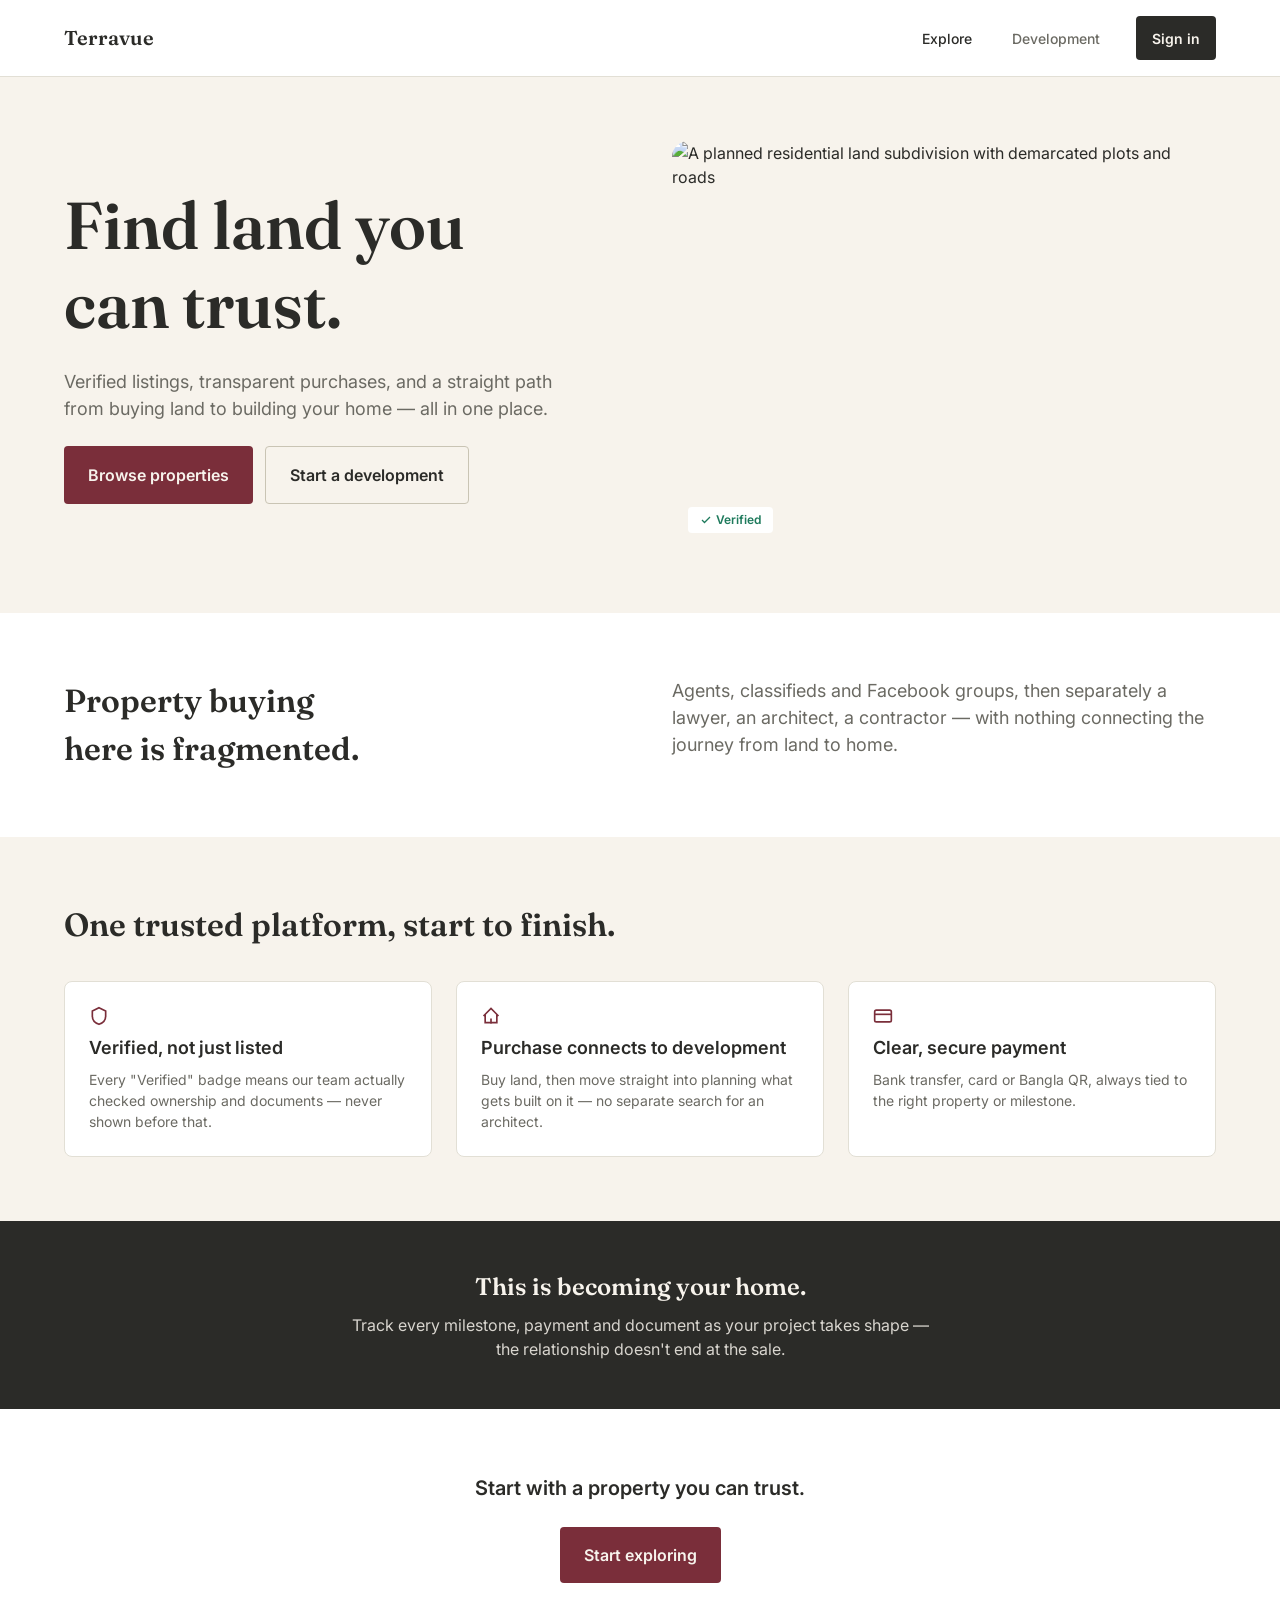
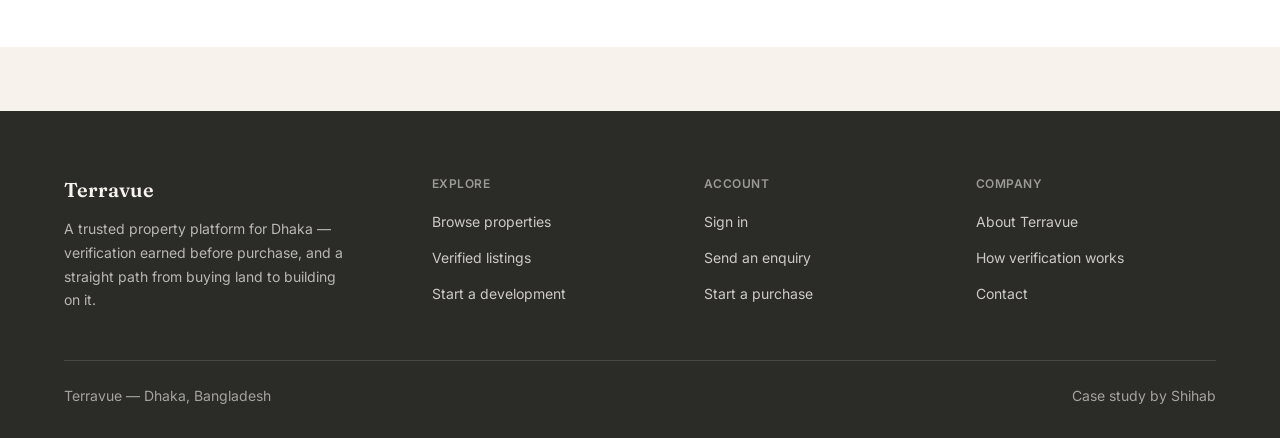
==== index.html @ 7c6fbd41 "Initial commit: Terravue purchase flow Full trust-story flow: Home, Explore, Property detail, Enquir" ====
<!DOCTYPE html>
<html lang="en">
<head>
<meta charset="UTF-8">
<meta name="viewport" content="width=device-width, initial-scale=1.0">
<title>Terravue — Find land you can trust</title>
<link rel="preconnect" href="https://fonts.googleapis.com">
<link rel="preconnect" href="https://fonts.gstatic.com" crossorigin>
<link href="https://fonts.googleapis.com/css2?family=Fraunces:opsz,wght@9..144,600&family=Inter:wght@400;500;600&display=swap" rel="stylesheet">
<link rel="stylesheet" href="styles.css">
<style>
  .hero { background: var(--color-background); }
  .hero .container { display: grid; grid-template-columns: 1fr 1fr; gap: var(--spacing-64); align-items: center; padding-top: var(--spacing-64); padding-bottom: var(--spacing-64); }
  .hero-copy { display: flex; flex-direction: column; gap: var(--spacing-24); }
  .hero-title { font-family: var(--font-heading); font-weight: var(--font-semibold); font-size: var(--text-display); line-height: var(--leading-tight); text-wrap: balance; margin: 0; }
  .hero-sub { font-size: var(--text-lg); color: var(--color-text-secondary); margin: 0; max-width: 46ch; }
  .hero-actions { display: flex; gap: var(--spacing-12); flex-wrap: wrap; }
  .hero-image-wrap { position: relative; border-radius: var(--radius-lg); overflow: hidden; }
  .hero-image-wrap img { width: 100%; aspect-ratio: 4/3; object-fit: cover; }
  .verified-badge { position: absolute; left: var(--spacing-16); bottom: var(--spacing-16); background: var(--color-surface); color: var(--color-verified); font-size: var(--text-xs); font-weight: var(--font-semibold); padding: var(--spacing-4) var(--spacing-12); border-radius: var(--radius-sm); display: inline-flex; align-items: center; gap: var(--spacing-4); }
  .problem { background: var(--color-surface); }
  .problem .container { display: grid; grid-template-columns: 1fr 1fr; gap: var(--spacing-64); padding-top: var(--spacing-64); padding-bottom: var(--spacing-64); }
  .problem-title { font-family: var(--font-heading); font-weight: var(--font-semibold); font-size: var(--text-3xl); margin: 0; text-wrap: balance; }
  .problem-body { font-size: var(--text-lg); color: var(--color-text-secondary); margin: 0; }
  .solution { background: var(--color-background); }
  .solution .container { padding-top: var(--spacing-64); padding-bottom: var(--spacing-64); }
  .solution-title { font-family: var(--font-heading); font-weight: var(--font-semibold); font-size: var(--text-3xl); margin: 0 0 var(--spacing-32); text-wrap: balance; }
  .proof-grid { display: grid; grid-template-columns: repeat(3, 1fr); gap: var(--spacing-24); }
  .proof-card { background: var(--color-surface); border: 1px solid var(--color-border); border-radius: var(--radius-md); padding: var(--spacing-24); display: flex; flex-direction: column; gap: var(--spacing-8); }
  .proof-icon { color: var(--color-accent); width: 20px; height: 20px; }
  .proof-card h3 { font-size: var(--text-lg); font-weight: var(--font-semibold); margin: 0; }
  .proof-card p { font-size: var(--text-sm); color: var(--color-text-secondary); margin: 0; }
  .vision { background: var(--color-primary); color: var(--color-text-on-dark); text-align: center; }
  .vision .container { padding-top: var(--spacing-48); padding-bottom: var(--spacing-48); }
  .vision-title { font-family: var(--font-heading); font-weight: var(--font-semibold); font-size: var(--text-2xl); margin: 0 0 var(--spacing-8); text-wrap: balance; }
  .vision-body { font-size: var(--text-base); color: var(--color-text-on-dark); opacity: 0.85; margin: 0; max-width: 60ch; margin-inline: auto; }
  .cta { background: var(--color-surface); text-align: center; }
  .cta .container { padding-top: var(--spacing-64); padding-bottom: var(--spacing-64); display: flex; flex-direction: column; align-items: center; gap: var(--spacing-24); }
  .cta-title { font-size: var(--text-xl); font-weight: var(--font-semibold); margin: 0; }
  @media (max-width: 640px) {
    .hero .container, .problem .container { grid-template-columns: 1fr; gap: var(--spacing-32); }
    .hero .container { padding-top: var(--spacing-32); padding-bottom: var(--spacing-32); }
    .problem .container { padding-top: var(--spacing-32); padding-bottom: var(--spacing-32); }
    .proof-grid { grid-template-columns: 1fr; }
    .btn { width: 100%; }
    .hero-actions { flex-direction: column; }
  }
</style>
</head>
<body>

  <header class="site-header">
    <div class="container">
      <a href="index.html" class="wordmark">Terravue</a>
      <nav class="nav-links" aria-label="Primary">
        <a class="nav-link active" href="explore.html">Explore</a>
        <a class="nav-link" href="#development">Development</a>
        <a class="btn-signin" href="login.html">Sign in</a>
        <input type="checkbox" id="nav-toggle" class="nav-toggle-input" aria-hidden="true">
        <label for="nav-toggle" class="nav-toggle-label" aria-label="Open menu">
          <svg viewBox="0 0 24 24" fill="none" stroke="currentColor" stroke-width="2"><path d="M4 6h16M4 12h16M4 18h16"/></svg>
        </label>
      </nav>
    </div>
  </header>

  <main id="main">

    <section class="hero" aria-label="Introduction">
      <div class="container">
        <div class="hero-copy">
          <h1 class="hero-title">Find land you can trust.</h1>
          <p class="hero-sub">Verified listings, transparent purchases, and a straight path from buying land to building your home — all in one place.</p>
          <div class="hero-actions">
            <a class="btn btn-primary" href="explore.html">Browse properties</a>
            <a class="btn btn-secondary" href="#development">Start a development</a>
          </div>
        </div>
        <div class="hero-image-wrap">
          <img src="https://images.unsplash.com/photo-1747854805840-9be7d5e360e6?fm=jpg&q=80&w=1200&auto=format&fit=crop" alt="A planned residential land subdivision with demarcated plots and roads">
          <span class="verified-badge">
            <svg width="12" height="12" viewBox="0 0 24 24" fill="none" stroke="currentColor" stroke-width="2.5"><path d="M20 6L9 17l-5-5"/></svg>
            Verified
          </span>
        </div>
      </div>
    </section>

    <section class="problem" aria-label="The problem">
      <div class="container">
        <h2 class="problem-title">Property buying here is fragmented.</h2>
        <p class="problem-body">Agents, classifieds and Facebook groups, then separately a lawyer, an architect, a contractor — with nothing connecting the journey from land to home.</p>
      </div>
    </section>

    <section class="solution" aria-label="How Terravue helps">
      <div class="container">
        <h2 class="solution-title">One trusted platform, start to finish.</h2>
        <div class="proof-grid">
          <div class="proof-card">
            <svg class="proof-icon" viewBox="0 0 24 24" fill="none" stroke="currentColor" stroke-width="2"><path d="M12 2l8 4v6c0 5-3.5 8.5-8 10-4.5-1.5-8-5-8-10V6l8-4z"/></svg>
            <h3>Verified, not just listed</h3>
            <p>Every "Verified" badge means our team actually checked ownership and documents — never shown before that.</p>
          </div>
          <div class="proof-card">
            <svg class="proof-icon" viewBox="0 0 24 24" fill="none" stroke="currentColor" stroke-width="2"><path d="M3 12l9-9 9 9M5 10v10h14V10"/><path d="M12 21v-6h0"/></svg>
            <h3>Purchase connects to development</h3>
            <p>Buy land, then move straight into planning what gets built on it — no separate search for an architect.</p>
          </div>
          <div class="proof-card">
            <svg class="proof-icon" viewBox="0 0 24 24" fill="none" stroke="currentColor" stroke-width="2"><rect x="2" y="5" width="20" height="14" rx="2"/><path d="M2 10h20"/></svg>
            <h3>Clear, secure payment</h3>
            <p>Bank transfer, card or Bangla QR, always tied to the right property or milestone.</p>
          </div>
        </div>
      </div>
    </section>

    <section class="vision" aria-label="What development feels like">
      <div class="container">
        <h2 class="vision-title">This is becoming your home.</h2>
        <p class="vision-body">Track every milestone, payment and document as your project takes shape — the relationship doesn't end at the sale.</p>
      </div>
    </section>

    <section class="cta" aria-label="Get started">
      <div class="container">
        <p class="cta-title">Start with a property you can trust.</p>
        <a class="btn btn-primary" href="explore.html">Start exploring</a>
      </div>
    </section>

  </main>

    <footer class="site-footer">
    <div class="container">
      <div class="footer-grid">
        <div class="footer-brand">
          <a href="index.html" class="wordmark">Terravue</a>
          <p class="footer-tagline">A trusted property platform for Dhaka — verification earned before purchase, and a straight path from buying land to building on it.</p>
        </div>
        <div class="footer-col">
          <h4>Explore</h4>
          <ul>
            <li><a href="explore.html">Browse properties</a></li>
            <li><a href="explore.html">Verified listings</a></li>
            <li><a href="#development">Start a development</a></li>
          </ul>
        </div>
        <div class="footer-col">
          <h4>Account</h4>
          <ul>
            <li><a href="login.html">Sign in</a></li>
            <li><a href="enquiry.html">Send an enquiry</a></li>
            <li><a href="purchase-review.html">Start a purchase</a></li>
          </ul>
        </div>
        <div class="footer-col">
          <h4>Company</h4>
          <ul>
            <li><a href="#">About Terravue</a></li>
            <li><a href="#">How verification works</a></li>
            <li><a href="#">Contact</a></li>
          </ul>
        </div>
      </div>
      <div class="footer-bottom">
        <p>Terravue — Dhaka, Bangladesh</p>
        <p>Case study by Shihab</p>
      </div>
    </div>
  </footer>

</body>
</html>
---- styles.css ----
/* ===== Terravue — shared stylesheet ===== */
/* Source: tokens-1-color.md, tokens-2-typography.md, tokens-3-spacing-shape.md, components.md */

:root {
  --color-primary: #2B2B28;
  --color-primary-hover: #1A1A18;
  --color-secondary: #6B6A63;
  --color-accent: #7A2E3A;
  --color-accent-hover: #5E212A;

  --color-verified: #1E7A5C;
  --color-verified-bg: #E7F3EE;
  --color-pending: #7D5F15;
  --color-pending-bg: #FBF4E3;

  --color-error: #B3402D;
  --color-error-bg: #FBEAE7;
  --color-warning: #8A6D1D;
  --color-warning-bg: #FBF4E3;
  --color-success: #1E7A5C;
  --color-success-bg: #E7F3EE;
  --color-info: #4C6478;
  --color-info-bg: #E8EDF0;

  --color-background: #F7F3EC;
  --color-surface: #FFFFFF;
  --color-border: #E2DFD5;
  --color-border-strong: #C9C4B4;
  --color-text-primary: #2B2B28;
  --color-text-secondary: #6B6A63;
  --color-text-muted: #6E6B60;
  --color-text-on-dark: #F7F3EC;

  --font-heading: 'Fraunces', Georgia, serif;
  --font-body: 'Inter', system-ui, sans-serif;
  --text-display: clamp(2rem, 1.1rem + 3.8vw, 4.5rem);
  --text-xs: 0.75rem;
  --text-sm: 0.875rem;
  --text-base: 1rem;
  --text-lg: 1.125rem;
  --text-xl: 1.25rem;
  --text-2xl: 1.5rem;
  --text-3xl: 2rem;
  --font-regular: 400;
  --font-medium: 500;
  --font-semibold: 600;
  --leading-tight: 1.2;
  --leading-normal: 1.5;
  --leading-relaxed: 1.7;

  --spacing-4: 4px;
  --spacing-8: 8px;
  --spacing-12: 12px;
  --spacing-16: 16px;
  --spacing-24: 24px;
  --spacing-32: 32px;
  --spacing-48: 48px;
  --spacing-64: 64px;

  --radius-sm: 4px;
  --radius-md: 8px;
  --radius-lg: 16px;
  --radius-full: 9999px;

  --shadow-subtle: 0 1px 2px rgba(43, 43, 40, 0.06);
  --shadow-medium: 0 4px 12px rgba(43, 43, 40, 0.10);

  --focus-ring: 0 0 0 3px rgba(122, 46, 58, 0.35);
}

@media (prefers-color-scheme: dark) {
  :root {
    --color-background: #1C1B18;
    --color-surface: #242320;
    --color-border: #33322D;
    --color-border-strong: #47453D;
    --color-text-primary: #F2F0EA;
    --color-text-secondary: #B0AEA4;
    --color-text-muted: #8D8A7E;

    --color-verified: #6FCF9E;
    --color-verified-bg: #1B3229;
    --color-pending: #E0B85C;
    --color-pending-bg: #332A16;
    --color-error: #E08D7C;
    --color-error-bg: #33221D;
    --color-warning: #E0B85C;
    --color-warning-bg: #332A16;
    --color-success: #6FCF9E;
    --color-success-bg: #1B3229;
    --color-info: #9DB2C4;
    --color-info-bg: #202A32;
  }
}

* { box-sizing: border-box; }
html { scroll-behavior: smooth; height: 100%; }
body {
  margin: 0;
  min-height: 100vh;
  display: flex;
  flex-direction: column;
  font-family: var(--font-body);
  background: var(--color-background);
  color: var(--color-text-primary);
  line-height: var(--leading-normal);
}
body > main { flex: 1 0 auto; display: flex; flex-direction: column; justify-content: center; width: 100%; padding-bottom: var(--spacing-64); }
body > .site-footer { flex-shrink: 0; }
img, svg { display: block; max-width: 100%; }
a { color: inherit; text-decoration: none; }

a:focus-visible, button:focus-visible, input:focus-visible, select:focus-visible, textarea:focus-visible, .nav-link:focus-visible {
  outline: none;
  box-shadow: var(--focus-ring);
  border-radius: var(--radius-sm);
}

.sr-only {
  position: absolute; width: 1px; height: 1px; padding: 0; margin: -1px;
  overflow: hidden; clip: rect(0,0,0,0); white-space: nowrap; border: 0;
}

.container { max-width: 1200px; margin: 0 auto; padding: 0 var(--spacing-24); }
.container-narrow { max-width: 720px; margin: 0 auto; padding: 0 var(--spacing-24); }

/* ===== Header / nav ===== */
.site-header { background: var(--color-surface); border-bottom: 1px solid var(--color-border); position: sticky; top: 0; z-index: 20; }
.site-header .container { display: flex; align-items: center; justify-content: space-between; padding-top: var(--spacing-16); padding-bottom: var(--spacing-16); }
.wordmark { font-family: var(--font-heading); font-weight: var(--font-semibold); font-size: var(--text-xl); color: var(--color-text-primary); }
.nav-links { display: flex; align-items: center; gap: var(--spacing-32); }
.nav-link { font-size: var(--text-sm); font-weight: var(--font-medium); color: var(--color-text-secondary); padding: var(--spacing-4); }
.nav-link:hover, .nav-link.active { color: var(--color-text-primary); }
.btn-signin { background: var(--color-primary); color: var(--color-text-on-dark); font-size: var(--text-sm); font-weight: var(--font-semibold); padding: var(--spacing-8) var(--spacing-16); border-radius: var(--radius-sm); min-height: 44px; display: inline-flex; align-items: center; }
.btn-signin:hover { background: var(--color-primary-hover); }
.nav-toggle-input { display: none; }
.nav-toggle-label { display: none; cursor: pointer; min-width: 44px; min-height: 44px; align-items: center; justify-content: center; }
.nav-toggle-label svg { width: 22px; height: 22px; }

/* ===== Buttons ===== */
.btn {
  display: inline-flex; align-items: center; justify-content: center; gap: var(--spacing-8);
  font-family: var(--font-body); font-weight: var(--font-semibold); font-size: var(--text-base);
  padding: var(--spacing-16) var(--spacing-24); border-radius: var(--radius-sm);
  min-height: 44px; border: none; cursor: pointer; transition: background-color 150ms ease;
}
.btn-primary { background: var(--color-accent); color: var(--color-text-on-dark); }
.btn-primary:hover { background: var(--color-accent-hover); }
.btn-primary:active { background: var(--color-accent-hover); transform: translateY(1px); }
.btn-secondary { background: transparent; color: var(--color-text-primary); border: 1px solid var(--color-border-strong); }
.btn-secondary:hover { background: var(--color-surface); }
.btn-dark { background: var(--color-primary); color: var(--color-text-on-dark); }
.btn-dark:hover { background: var(--color-primary-hover); }
.btn:disabled { background: var(--color-border-strong); color: var(--color-text-muted); cursor: not-allowed; }
.btn-sm { padding: var(--spacing-8) var(--spacing-16); min-height: 36px; font-size: var(--text-sm); }
.btn-block { width: 100%; }

/* ===== Badges ===== */
.badge { display: inline-flex; align-items: center; gap: var(--spacing-4); font-size: var(--text-xs); font-weight: var(--font-semibold); padding: var(--spacing-4) var(--spacing-12); border-radius: var(--radius-full); }
.badge-verified { background: var(--color-verified-bg); color: var(--color-verified); }
.badge-pending { background: var(--color-pending-bg); color: var(--color-pending); }
.badge svg { width: 12px; height: 12px; }

/* ===== Status banners ===== */
.banner { display: flex; gap: var(--spacing-12); align-items: flex-start; padding: var(--spacing-16); border-radius: var(--radius-md); border: 1px solid; }
.banner svg { width: 20px; height: 20px; flex-shrink: 0; margin-top: 2px; }
.banner-title { font-weight: var(--font-semibold); font-size: var(--text-sm); margin: 0 0 var(--spacing-4); }
.banner-body { font-size: var(--text-sm); margin: 0; }
.banner-info { background: var(--color-info-bg); border-color: transparent; color: var(--color-info); }
.banner-warning { background: var(--color-warning-bg); border-color: transparent; color: var(--color-warning); }
.banner-error { background: var(--color-error-bg); border-color: transparent; color: var(--color-error); }
.banner-success { background: var(--color-success-bg); border-color: transparent; color: var(--color-success); }

/* ===== Forms ===== */
.field { display: flex; flex-direction: column; gap: var(--spacing-8); margin-bottom: var(--spacing-16); }
.field label { font-size: var(--text-sm); font-weight: var(--font-medium); color: var(--color-text-primary); }
.field-hint { font-size: var(--text-xs); color: var(--color-text-muted); }
.field input, .field select, .field textarea {
  font-family: var(--font-body); font-size: var(--text-base); color: var(--color-text-primary);
  background: var(--color-surface); border: 1px solid var(--color-border-strong); border-radius: var(--radius-sm);
  padding: var(--spacing-12) var(--spacing-16); min-height: 44px;
}
.field input:focus, .field select:focus, .field textarea:focus { border-color: var(--color-accent); }
.field.has-error input, .field.has-error select, .field.has-error textarea { border-color: var(--color-error); }
.field-error { font-size: var(--text-xs); color: var(--color-error); }
.radio-card { display: flex; align-items: center; gap: var(--spacing-12); border: 1px solid var(--color-border-strong); border-radius: var(--radius-md); padding: var(--spacing-16); cursor: pointer; }
.radio-card:has(input:checked) { border-color: var(--color-accent); background: var(--color-surface); box-shadow: var(--shadow-subtle); }
.radio-card input { width: 18px; height: 18px; accent-color: var(--color-accent); }

/* ===== Cards ===== */
.property-card { background: var(--color-surface); border: 1px solid var(--color-border); border-radius: var(--radius-md); overflow: hidden; display: flex; flex-direction: column; transition: box-shadow 150ms ease; }
.property-card:hover { box-shadow: var(--shadow-medium); }
.property-card-image { position: relative; aspect-ratio: 4/3; overflow: hidden; }
.property-card-image img { width: 100%; height: 100%; object-fit: cover; }
.property-card .badge { position: absolute; left: var(--spacing-12); bottom: var(--spacing-12); }
.save-toggle { position: absolute; right: var(--spacing-8); top: var(--spacing-8); width: 44px; height: 44px; border-radius: var(--radius-full); background: rgba(255,255,255,0.92); display: flex; align-items: center; justify-content: center; border: none; cursor: pointer; }
.save-toggle svg { width: 18px; height: 18px; color: var(--color-primary); transition: color 150ms ease, transform 150ms ease; }
.save-toggle.saved svg { fill: var(--color-accent); stroke: var(--color-accent); transform: scale(1.08); }

/* ===== Summary row — property recap used throughout the purchase + enquiry flow ===== */
.summary-row { display: flex; gap: var(--spacing-16); align-items: center; padding: var(--spacing-16); border: 1px solid var(--color-border); border-radius: var(--radius-md); background: var(--color-surface); margin: var(--spacing-16) 0; text-align: left; }
.summary-row img { width: 88px; height: 66px; object-fit: cover; border-radius: var(--radius-sm); flex-shrink: 0; }
.summary-title { margin: 0 0 var(--spacing-4); font-weight: var(--font-semibold); font-size: var(--text-base); overflow: hidden; text-overflow: ellipsis; display: -webkit-box; -webkit-line-clamp: 2; -webkit-box-orient: vertical; }
.summary-meta { margin: 0; font-size: var(--text-sm); color: var(--color-text-secondary); }
.property-card-body { padding: var(--spacing-16); display: flex; flex-direction: column; gap: var(--spacing-8); flex: 1; }
.property-card-price { font-family: var(--font-heading); font-weight: var(--font-semibold); font-size: var(--text-lg); margin: 0; }
.property-card-title { font-size: var(--text-base); font-weight: var(--font-medium); margin: 0; color: var(--color-text-primary); }
.property-card-meta { font-size: var(--text-sm); color: var(--color-text-secondary); margin: 0; display: flex; gap: var(--spacing-8); flex-wrap: wrap; }
.property-card-meta span:not(:last-child)::after { content: '·'; margin-left: var(--spacing-8); color: var(--color-text-muted); }

/* ===== Steppers ===== */
.stepper { display: flex; gap: var(--spacing-8); margin-bottom: var(--spacing-32); }
.stepper-item { flex: 1; display: flex; flex-direction: column; gap: var(--spacing-8); }
.stepper-bar { height: 4px; border-radius: var(--radius-full); background: var(--color-border-strong); }
.stepper-item.done .stepper-bar { background: var(--color-verified); }
.stepper-item.current .stepper-bar { background: var(--color-accent); }
.stepper-item.error .stepper-bar { background: var(--color-error); }
.stepper-item.error .stepper-label { color: var(--color-error); }
.stepper-label { font-size: var(--text-xs); font-weight: var(--font-medium); color: var(--color-text-muted); }
.stepper-item.done .stepper-label, .stepper-item.current .stepper-label { color: var(--color-text-primary); }

/* ===== Tabs ===== */
.tabs { display: flex; gap: var(--spacing-8); border-bottom: 1px solid var(--color-border); margin-bottom: var(--spacing-24); }
.tab { padding: var(--spacing-12) var(--spacing-16); font-size: var(--text-sm); font-weight: var(--font-medium); color: var(--color-text-secondary); border-bottom: 2px solid transparent; cursor: pointer; background: none; border-top: none; border-left: none; border-right: none; }
.tab.active { color: var(--color-accent); border-bottom-color: var(--color-accent); }

/* ===== Page header ===== */
.page-header { padding-top: var(--spacing-32); padding-bottom: var(--spacing-24); }
.page-title { font-family: var(--font-heading); font-weight: var(--font-semibold); font-size: var(--text-3xl); margin: 0 0 var(--spacing-8); }
.page-sub { font-size: var(--text-base); color: var(--color-text-secondary); margin: 0; }
.breadcrumb { font-size: var(--text-sm); color: var(--color-text-muted); margin-bottom: var(--spacing-16); }
.breadcrumb a:hover { color: var(--color-text-primary); }

/* ===== Section ===== */
.section { padding-top: var(--spacing-48); padding-bottom: var(--spacing-48); }
.section-title { font-family: var(--font-heading); font-weight: var(--font-semibold); font-size: var(--text-2xl); margin: 0 0 var(--spacing-16); }

/* ===== Footer ===== */
.site-footer { background: var(--color-primary); color: var(--color-text-on-dark); }
.site-footer .container { padding-top: var(--spacing-64); padding-bottom: var(--spacing-32); }
.footer-grid { display: grid; grid-template-columns: 1.4fr 1fr 1fr 1fr; gap: var(--spacing-32); padding-bottom: var(--spacing-48); }
.footer-brand .wordmark { color: var(--color-text-on-dark); font-size: var(--text-xl); }
.footer-tagline { font-size: var(--text-sm); color: var(--color-text-on-dark); opacity: 0.7; margin: var(--spacing-12) 0 0; max-width: 32ch; line-height: var(--leading-relaxed); }
.footer-col h4 { font-size: var(--text-xs); text-transform: uppercase; letter-spacing: 0.04em; color: var(--color-text-on-dark); opacity: 0.55; margin: 0 0 var(--spacing-16); font-weight: var(--font-semibold); }
.footer-col ul { list-style: none; margin: 0; padding: 0; display: flex; flex-direction: column; gap: var(--spacing-12); }
.footer-col a { font-size: var(--text-sm); color: var(--color-text-on-dark); opacity: 0.8; }
.footer-col a:hover { opacity: 1; text-decoration: underline; }
.footer-bottom { display: flex; justify-content: space-between; align-items: center; flex-wrap: wrap; gap: var(--spacing-12); padding-top: var(--spacing-24); border-top: 1px solid rgba(247,243,236,0.14); }
.footer-bottom p { font-size: var(--text-sm); color: var(--color-text-on-dark); opacity: 0.6; margin: 0; }
@media (max-width: 860px) {
  .footer-grid { grid-template-columns: 1fr 1fr; }
}
@media (max-width: 480px) {
  .footer-grid { grid-template-columns: 1fr; gap: var(--spacing-24); }
}

/* ===== Utility ===== */
.grid-2 { display: grid; grid-template-columns: 1fr 1fr; gap: var(--spacing-32); }
.mt-0 { margin-top: 0; }
.text-muted { color: var(--color-text-muted); }
.text-secondary { color: var(--color-text-secondary); }
.divider { border: none; border-top: 1px solid var(--color-border); margin: var(--spacing-24) 0; }

@media (max-width: 860px) {
  .grid-2 { grid-template-columns: 1fr; }
}

@media (max-width: 640px) {
  .nav-links > :not(.btn-signin) { display: none; }
  .nav-toggle-label { display: flex; }
  .btn-block-mobile { width: 100%; }
}
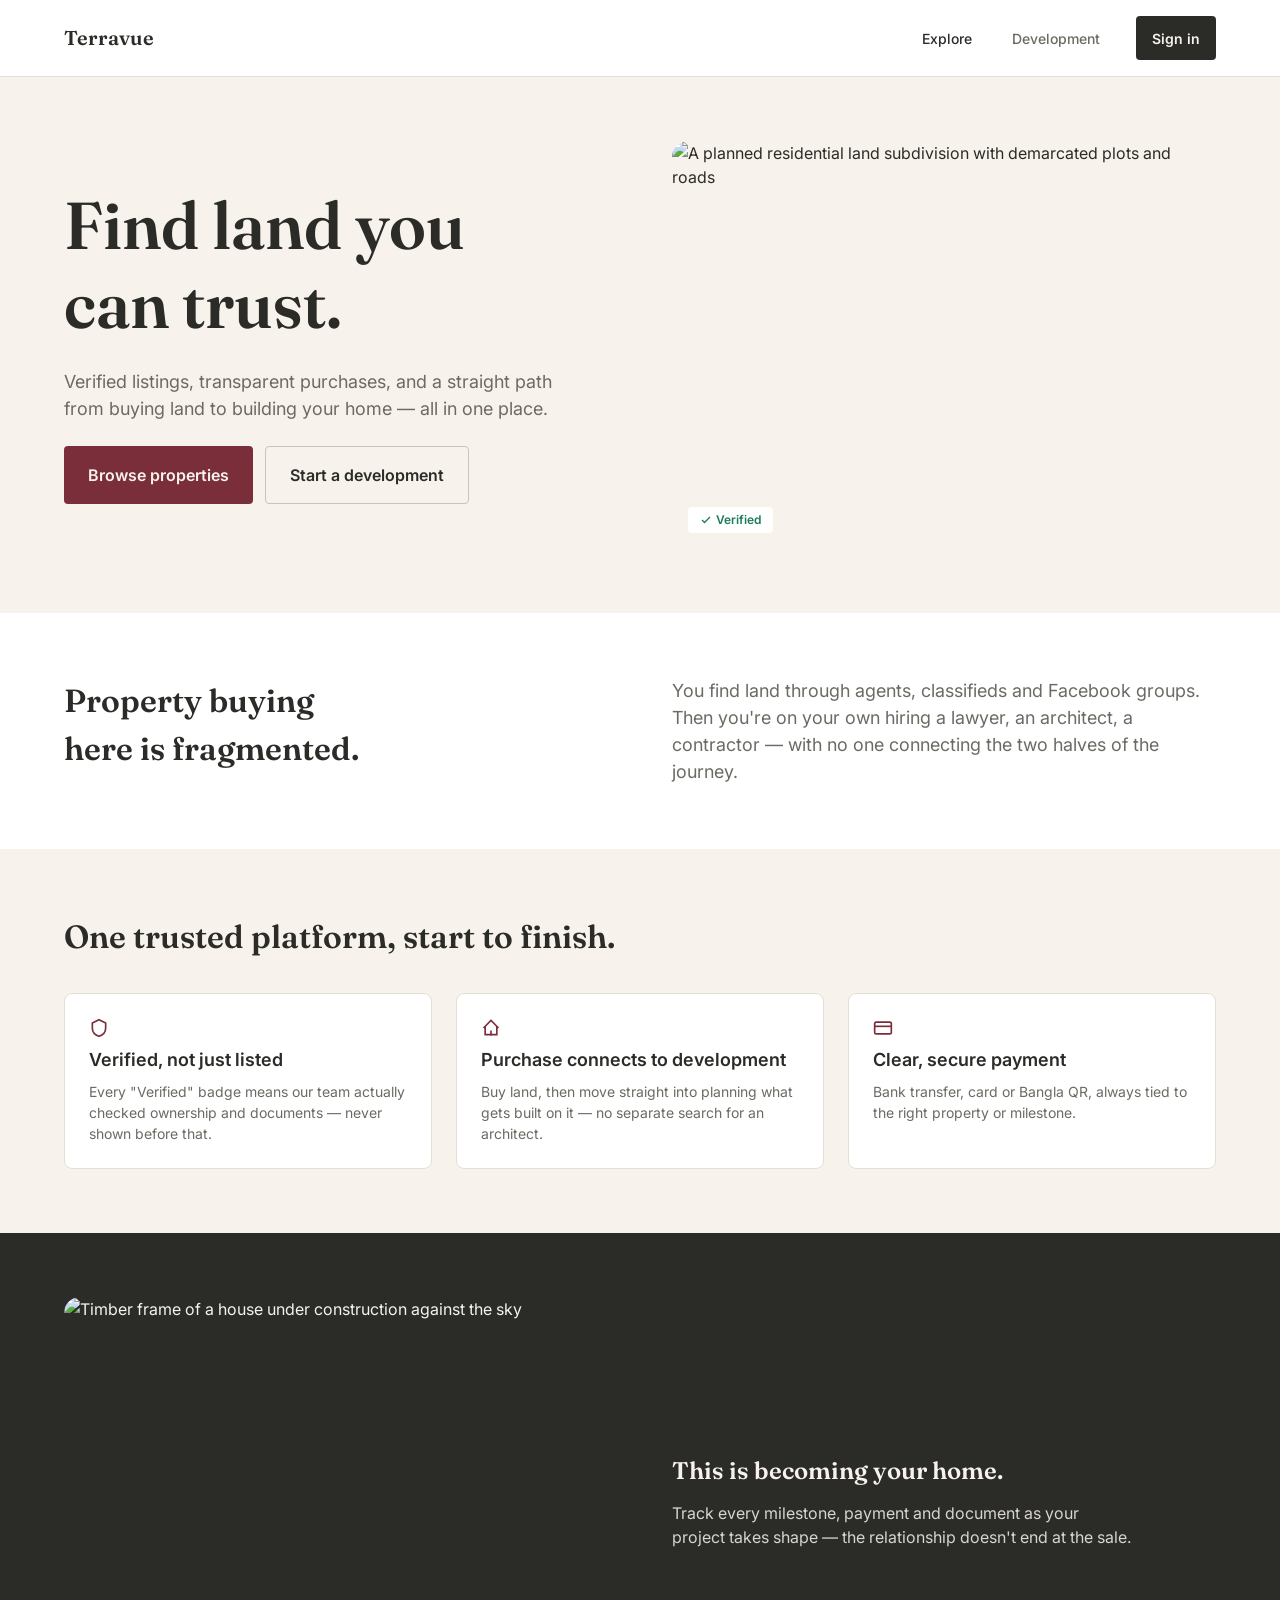
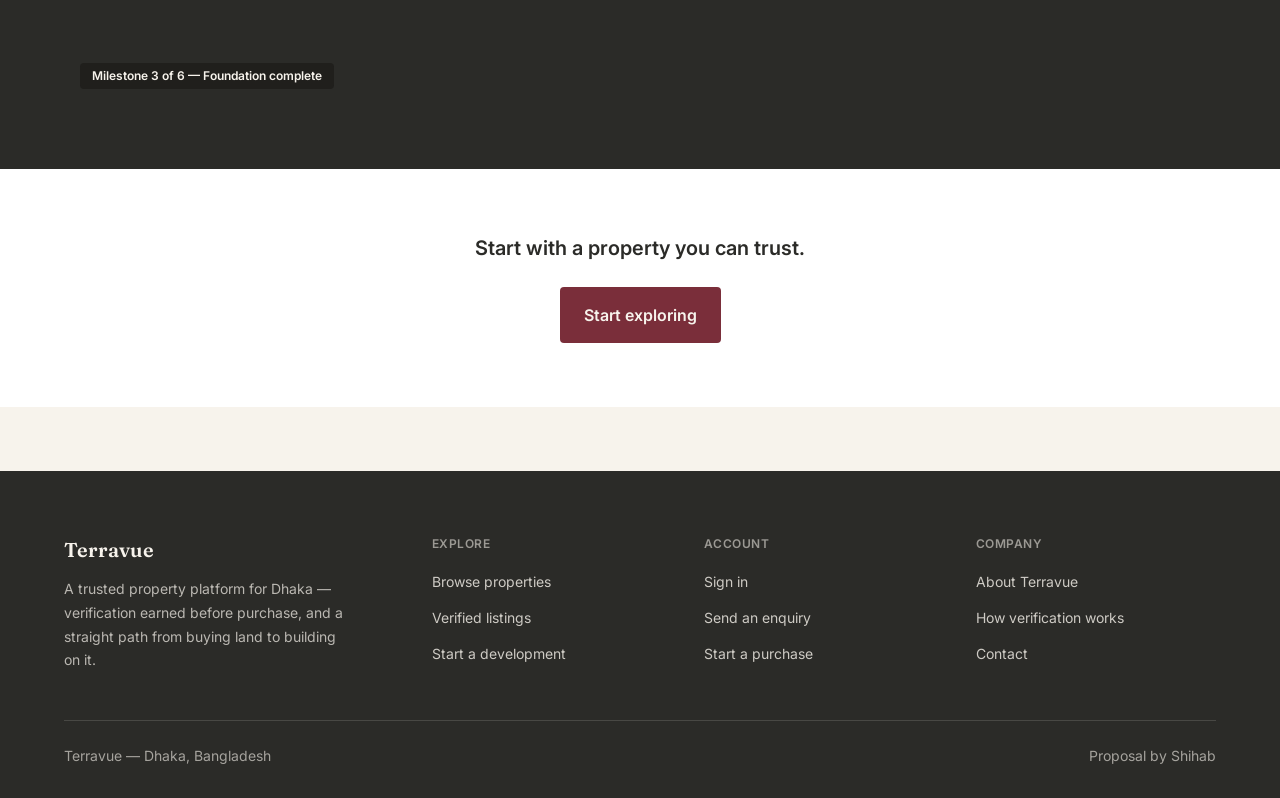
==== commit 4e36763d: "Fix payment tab discoverability, vision section, and copy clarity Real user testing found the Card a" ====
--- a/index.html
+++ b/index.html
@@ -30,10 +30,21 @@
   .proof-icon { color: var(--color-accent); width: 20px; height: 20px; }
   .proof-card h3 { font-size: var(--text-lg); font-weight: var(--font-semibold); margin: 0; }
   .proof-card p { font-size: var(--text-sm); color: var(--color-text-secondary); margin: 0; }
-  .vision { background: var(--color-primary); color: var(--color-text-on-dark); text-align: center; }
-  .vision .container { padding-top: var(--spacing-48); padding-bottom: var(--spacing-48); }
-  .vision-title { font-family: var(--font-heading); font-weight: var(--font-semibold); font-size: var(--text-2xl); margin: 0 0 var(--spacing-8); text-wrap: balance; }
-  .vision-body { font-size: var(--text-base); color: var(--color-text-on-dark); opacity: 0.85; margin: 0; max-width: 60ch; margin-inline: auto; }
+  .vision { background: var(--color-primary); color: var(--color-text-on-dark); }
+  .vision .container { display: grid; grid-template-columns: 1fr 1fr; gap: var(--spacing-64); align-items: center; padding-top: var(--spacing-64); padding-bottom: var(--spacing-64); }
+  .vision-image-wrap { position: relative; border-radius: var(--radius-lg); overflow: hidden; }
+  .vision-image-wrap img { width: 100%; aspect-ratio: 4 / 3; object-fit: cover; }
+  .vision-progress {
+    position: absolute; left: var(--spacing-16); bottom: var(--spacing-16);
+    background: rgba(28,27,24,0.75); color: var(--color-text-on-dark);
+    font-size: var(--text-xs); font-weight: var(--font-semibold);
+    padding: var(--spacing-4) var(--spacing-12); border-radius: var(--radius-sm);
+  }
+  .vision-title { font-family: var(--font-heading); font-weight: var(--font-semibold); font-size: var(--text-2xl); margin: 0 0 var(--spacing-12); text-wrap: balance; }
+  .vision-body { font-size: var(--text-base); color: var(--color-text-on-dark); opacity: 0.85; margin: 0; max-width: 46ch; }
+  @media (max-width: 640px) {
+    .vision .container { grid-template-columns: 1fr; padding-top: var(--spacing-32); padding-bottom: var(--spacing-32); gap: var(--spacing-24); }
+  }
   .cta { background: var(--color-surface); text-align: center; }
   .cta .container { padding-top: var(--spacing-64); padding-bottom: var(--spacing-64); display: flex; flex-direction: column; align-items: center; gap: var(--spacing-24); }
   .cta-title { font-size: var(--text-xl); font-weight: var(--font-semibold); margin: 0; }
@@ -89,7 +100,7 @@
     <section class="problem" aria-label="The problem">
       <div class="container">
         <h2 class="problem-title">Property buying here is fragmented.</h2>
-        <p class="problem-body">Agents, classifieds and Facebook groups, then separately a lawyer, an architect, a contractor — with nothing connecting the journey from land to home.</p>
+        <p class="problem-body">You find land through agents, classifieds and Facebook groups. Then you're on your own hiring a lawyer, an architect, a contractor — with no one connecting the two halves of the journey.</p>
       </div>
     </section>
 
@@ -118,8 +129,14 @@
 
     <section class="vision" aria-label="What development feels like">
       <div class="container">
-        <h2 class="vision-title">This is becoming your home.</h2>
-        <p class="vision-body">Track every milestone, payment and document as your project takes shape — the relationship doesn't end at the sale.</p>
+        <div class="vision-image-wrap">
+          <img src="https://images.unsplash.com/photo-1541888946425-d81bb19240f5?fm=jpg&q=80&w=800&auto=format&fit=crop" alt="Timber frame of a house under construction against the sky">
+          <span class="vision-progress">Milestone 3 of 6 — Foundation complete</span>
+        </div>
+        <div>
+          <h2 class="vision-title">This is becoming your home.</h2>
+          <p class="vision-body">Track every milestone, payment and document as your project takes shape — the relationship doesn't end at the sale.</p>
+        </div>
       </div>
     </section>
 
@@ -166,7 +183,7 @@
       </div>
       <div class="footer-bottom">
         <p>Terravue — Dhaka, Bangladesh</p>
-        <p>Case study by Shihab</p>
+        <p>Proposal by Shihab</p>
       </div>
     </div>
   </footer>
--- a/styles.css
+++ b/styles.css
@@ -176,6 +176,7 @@
 .field label { font-size: var(--text-sm); font-weight: var(--font-medium); color: var(--color-text-primary); }
 .field-hint { font-size: var(--text-xs); color: var(--color-text-muted); }
 .field input, .field select, .field textarea {
+  width: 100%;
   font-family: var(--font-body); font-size: var(--text-base); color: var(--color-text-primary);
   background: var(--color-surface); border: 1px solid var(--color-border-strong); border-radius: var(--radius-sm);
   padding: var(--spacing-12) var(--spacing-16); min-height: 44px;
@@ -220,9 +221,14 @@
 .stepper-item.done .stepper-label, .stepper-item.current .stepper-label { color: var(--color-text-primary); }
 
 /* ===== Tabs ===== */
-.tabs { display: flex; gap: var(--spacing-8); border-bottom: 1px solid var(--color-border); margin-bottom: var(--spacing-24); }
-.tab { padding: var(--spacing-12) var(--spacing-16); font-size: var(--text-sm); font-weight: var(--font-medium); color: var(--color-text-secondary); border-bottom: 2px solid transparent; cursor: pointer; background: none; border-top: none; border-left: none; border-right: none; }
-.tab.active { color: var(--color-accent); border-bottom-color: var(--color-accent); }
+.tabs { display: flex; gap: var(--spacing-8); margin-bottom: var(--spacing-24); flex-wrap: wrap; }
+.tab {
+  flex: 1; min-width: 100px; min-height: 44px;
+  padding: var(--spacing-12) var(--spacing-16); font-size: var(--text-sm); font-weight: var(--font-semibold);
+  color: var(--color-text-secondary); background: var(--color-surface);
+  border: 1px solid var(--color-border-strong); border-radius: var(--radius-sm); cursor: pointer;
+}
+.tab.active { color: var(--color-text-on-dark); background: var(--color-primary); border-color: var(--color-primary); }
 
 /* ===== Page header ===== */
 .page-header { padding-top: var(--spacing-32); padding-bottom: var(--spacing-24); }
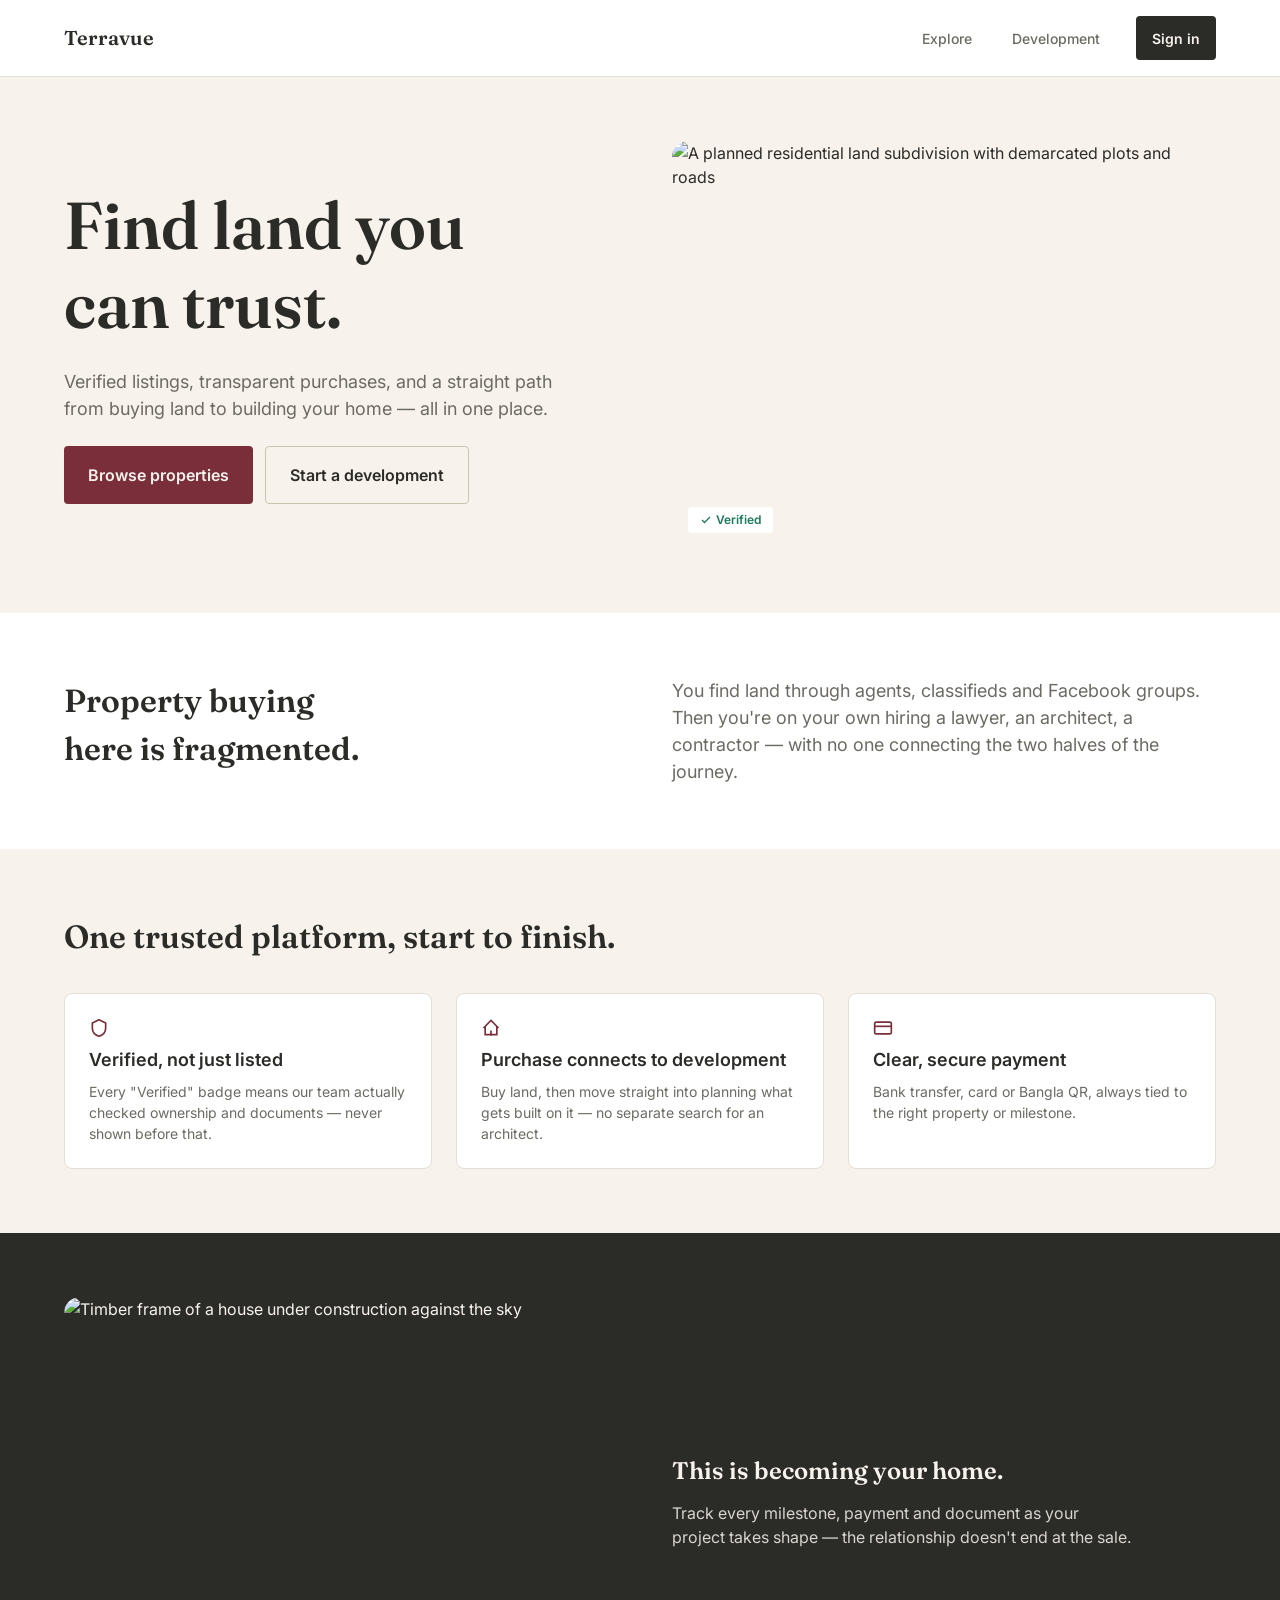
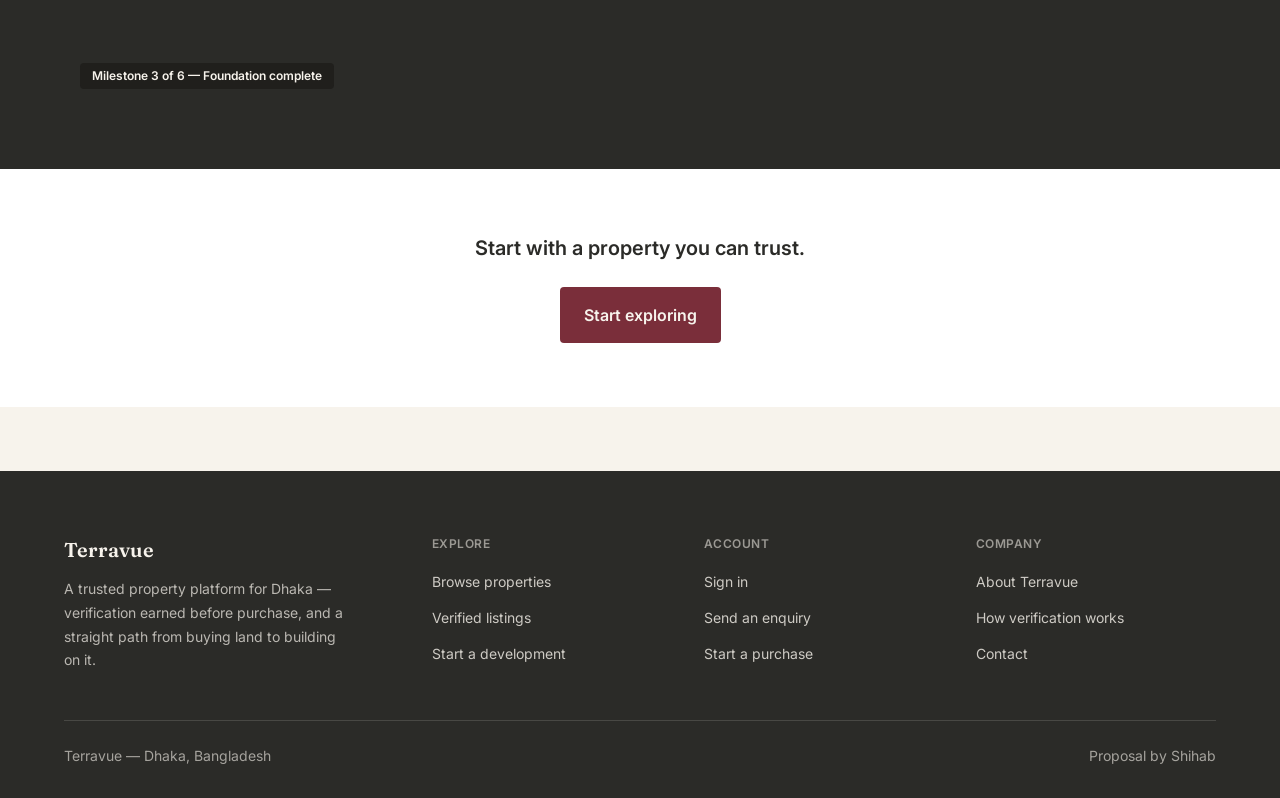
==== commit 69770113: "Fix mobile nav menu and currency font fallback bugs Mobile hamburger menu never opened anything: no " ====
--- a/index.html
+++ b/index.html
@@ -4,6 +4,12 @@
 <meta charset="UTF-8">
 <meta name="viewport" content="width=device-width, initial-scale=1.0">
 <title>Terravue — Find land you can trust</title>
+<meta property="og:title" content="Terravue — Find land you can trust">
+<meta property="og:description" content="Verified listings, transparent purchases, and a straight path from buying land to building your home — all in one place.">
+<meta property="og:image" content="https://images.unsplash.com/photo-1747854805840-9be7d5e360e6?fm=jpg&amp;q=80&amp;w=1200&amp;auto=format&amp;fit=crop">
+<meta property="og:url" content="https://shihabsakib9882-bit.github.io/terravue/index.html">
+<meta property="og:type" content="website">
+<meta name="twitter:card" content="summary_large_image">
 <link rel="preconnect" href="https://fonts.googleapis.com">
 <link rel="preconnect" href="https://fonts.gstatic.com" crossorigin>
 <link href="https://fonts.googleapis.com/css2?family=Fraunces:opsz,wght@9..144,600&family=Inter:wght@400;500;600&display=swap" rel="stylesheet">
@@ -64,10 +70,12 @@
     <div class="container">
       <a href="index.html" class="wordmark">Terravue</a>
       <nav class="nav-links" aria-label="Primary">
-        <a class="nav-link active" href="explore.html">Explore</a>
-        <a class="nav-link" href="#development">Development</a>
+        <input type="checkbox" id="nav-toggle" class="nav-toggle-input" aria-hidden="true">
+        <div class="nav-menu">
+          <a class="nav-link" href="explore.html">Explore</a>
+          <a class="nav-link" href="#development">Development</a>
+        </div>
         <a class="btn-signin" href="login.html">Sign in</a>
-        <input type="checkbox" id="nav-toggle" class="nav-toggle-input" aria-hidden="true">
         <label for="nav-toggle" class="nav-toggle-label" aria-label="Open menu">
           <svg viewBox="0 0 24 24" fill="none" stroke="currentColor" stroke-width="2"><path d="M4 6h16M4 12h16M4 18h16"/></svg>
         </label>
@@ -176,7 +184,7 @@
           <h4>Company</h4>
           <ul>
             <li><a href="#">About Terravue</a></li>
-            <li><a href="#">How verification works</a></li>
+            <li><a href="trust.html">How verification works</a></li>
             <li><a href="#">Contact</a></li>
           </ul>
         </div>
--- a/styles.css
+++ b/styles.css
@@ -126,9 +126,10 @@
 
 /* ===== Header / nav ===== */
 .site-header { background: var(--color-surface); border-bottom: 1px solid var(--color-border); position: sticky; top: 0; z-index: 20; }
-.site-header .container { display: flex; align-items: center; justify-content: space-between; padding-top: var(--spacing-16); padding-bottom: var(--spacing-16); }
+.site-header .container { position: relative; display: flex; align-items: center; justify-content: space-between; padding-top: var(--spacing-16); padding-bottom: var(--spacing-16); }
 .wordmark { font-family: var(--font-heading); font-weight: var(--font-semibold); font-size: var(--text-xl); color: var(--color-text-primary); }
 .nav-links { display: flex; align-items: center; gap: var(--spacing-32); }
+.nav-menu { display: flex; align-items: center; gap: var(--spacing-32); }
 .nav-link { font-size: var(--text-sm); font-weight: var(--font-medium); color: var(--color-text-secondary); padding: var(--spacing-4); }
 .nav-link:hover, .nav-link.active { color: var(--color-text-primary); }
 .btn-signin { background: var(--color-primary); color: var(--color-text-on-dark); font-size: var(--text-sm); font-weight: var(--font-semibold); padding: var(--spacing-8) var(--spacing-16); border-radius: var(--radius-sm); min-height: 44px; display: inline-flex; align-items: center; }
@@ -204,7 +205,7 @@
 .summary-title { margin: 0 0 var(--spacing-4); font-weight: var(--font-semibold); font-size: var(--text-base); overflow: hidden; text-overflow: ellipsis; display: -webkit-box; -webkit-line-clamp: 2; -webkit-box-orient: vertical; }
 .summary-meta { margin: 0; font-size: var(--text-sm); color: var(--color-text-secondary); }
 .property-card-body { padding: var(--spacing-16); display: flex; flex-direction: column; gap: var(--spacing-8); flex: 1; }
-.property-card-price { font-family: var(--font-heading); font-weight: var(--font-semibold); font-size: var(--text-lg); margin: 0; }
+.property-card-price { font-family: var(--font-body); font-weight: var(--font-semibold); font-size: var(--text-lg); margin: 0; }
 .property-card-title { font-size: var(--text-base); font-weight: var(--font-medium); margin: 0; color: var(--color-text-primary); }
 .property-card-meta { font-size: var(--text-sm); color: var(--color-text-secondary); margin: 0; display: flex; gap: var(--spacing-8); flex-wrap: wrap; }
 .property-card-meta span:not(:last-child)::after { content: '·'; margin-left: var(--spacing-8); color: var(--color-text-muted); }
@@ -272,7 +273,14 @@
 }
 
 @media (max-width: 640px) {
-  .nav-links > :not(.btn-signin) { display: none; }
+  .nav-menu { display: none; }
   .nav-toggle-label { display: flex; }
+  #nav-toggle:checked ~ .nav-menu {
+    display: flex; flex-direction: column; align-items: flex-start; gap: var(--spacing-8);
+    position: absolute; top: 100%; left: 0; right: 0;
+    background: var(--color-surface); border-bottom: 1px solid var(--color-border);
+    padding: var(--spacing-16) var(--spacing-24);
+  }
+  #nav-toggle:checked ~ .nav-menu .nav-link { padding: var(--spacing-8) 0; }
   .btn-block-mobile { width: 100%; }
 }
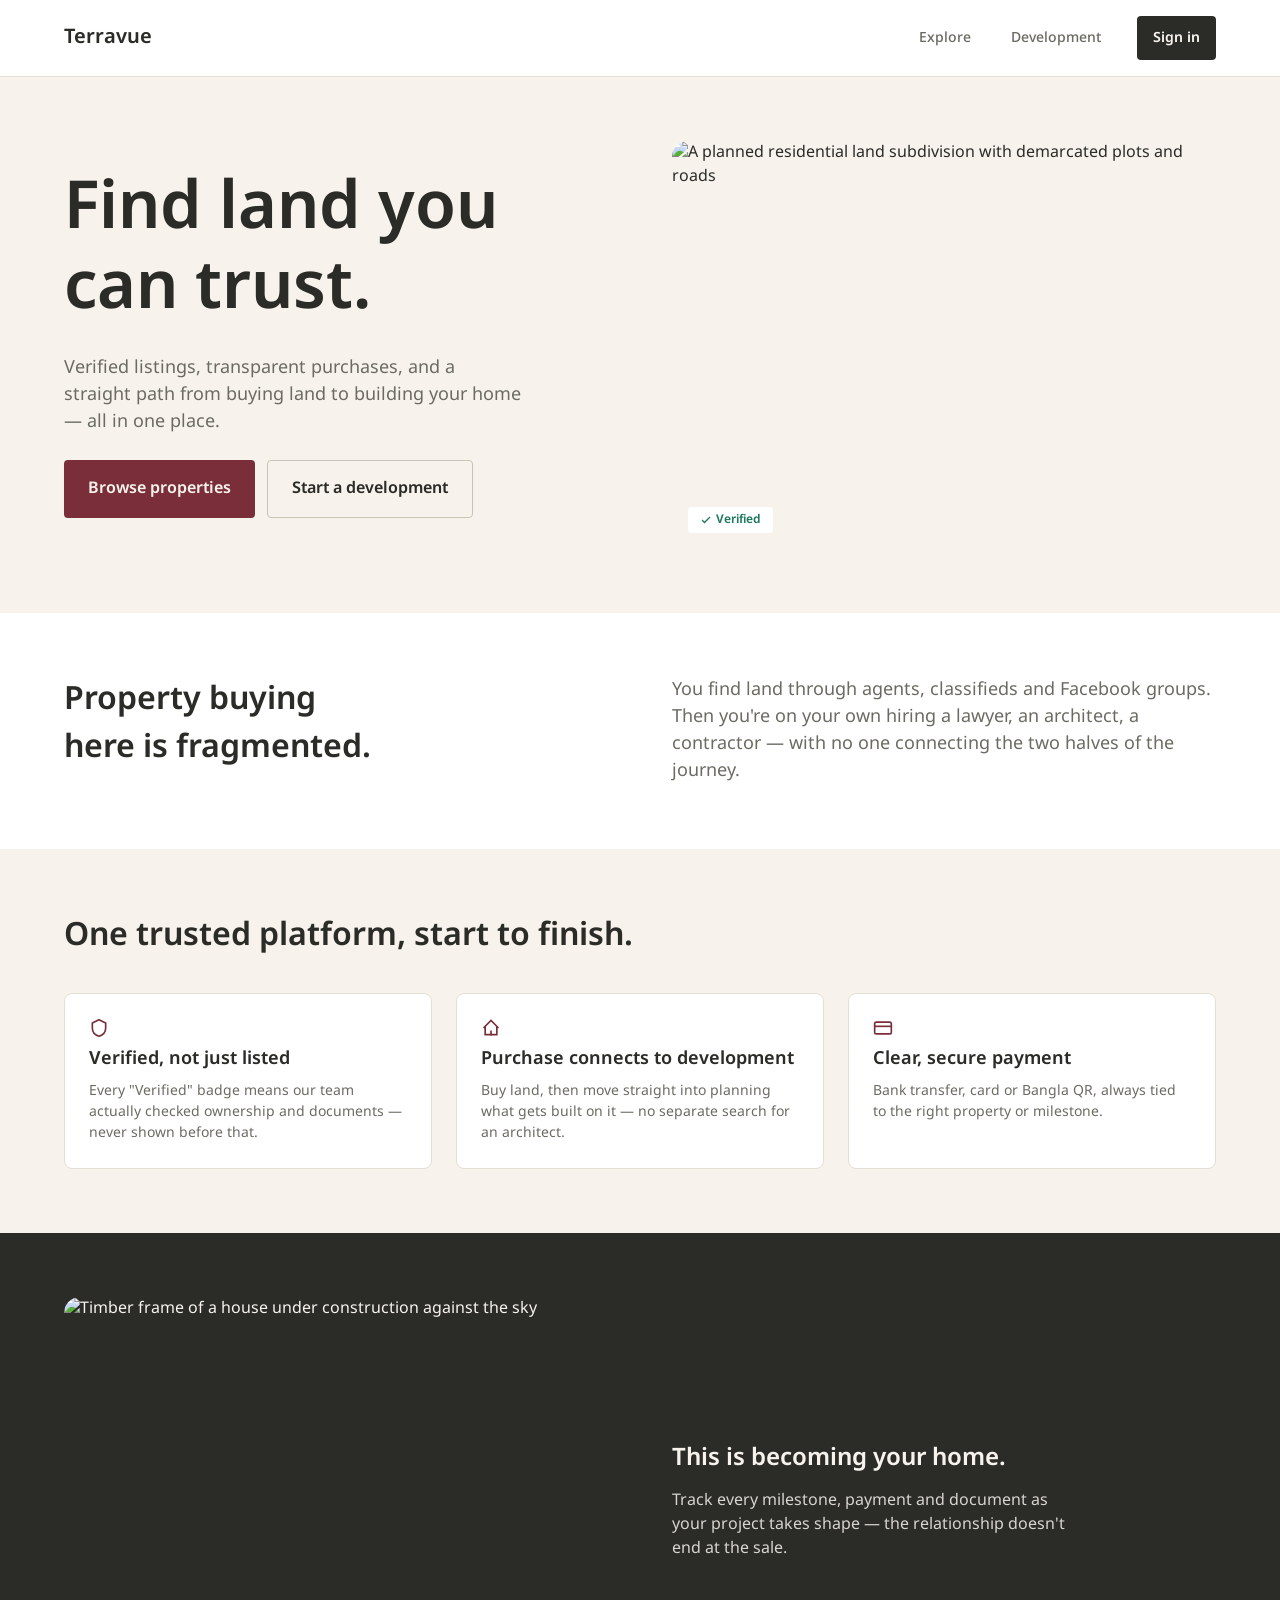
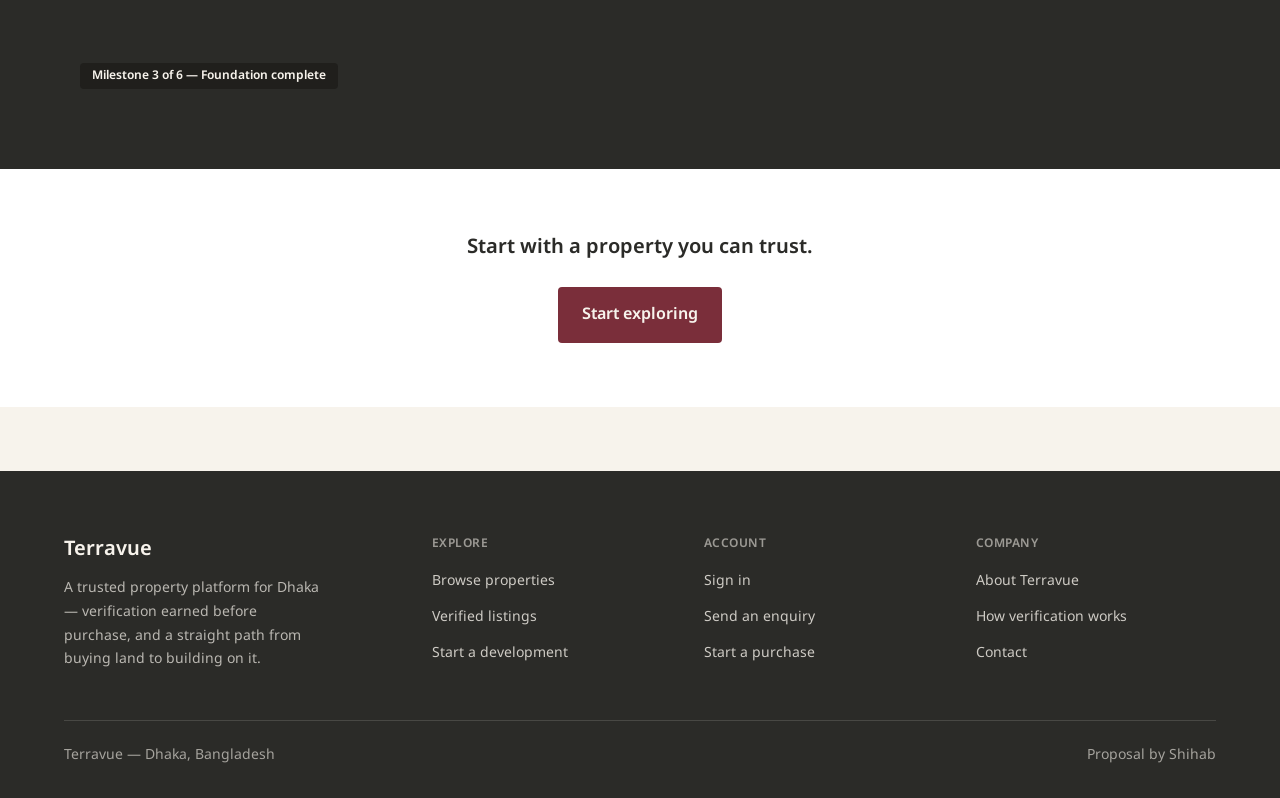
==== commit 2cde044c: "Render the taka sign on every device Inter and Fraunces have no ৳ glyph, so prices fell back to what" ====
--- a/index.html
+++ b/index.html
@@ -13,6 +13,7 @@
 <link rel="preconnect" href="https://fonts.googleapis.com">
 <link rel="preconnect" href="https://fonts.gstatic.com" crossorigin>
 <link href="https://fonts.googleapis.com/css2?family=Fraunces:opsz,wght@9..144,600&family=Inter:wght@400;500;600&display=swap" rel="stylesheet">
+  <link href="https://fonts.googleapis.com/css2?family=Noto+Sans+Bengali:wght@400;600&text=%E0%A7%B3&display=swap" rel="stylesheet">
 <link rel="stylesheet" href="styles.css">
 <style>
   .hero { background: var(--color-background); }
--- a/styles.css
+++ b/styles.css
@@ -31,8 +31,9 @@
   --color-text-muted: #6E6B60;
   --color-text-on-dark: #F7F3EC;
 
-  --font-heading: 'Fraunces', Georgia, serif;
-  --font-body: 'Inter', system-ui, sans-serif;
+  /* Noto Sans Bengali is loaded as the ৳ glyph only, so every other character falls through */
+  --font-heading: 'Noto Sans Bengali', 'Fraunces', Georgia, serif;
+  --font-body: 'Noto Sans Bengali', 'Inter', system-ui, sans-serif;
   --text-display: clamp(2rem, 1.1rem + 3.8vw, 4.5rem);
   --text-xs: 0.75rem;
   --text-sm: 0.875rem;
